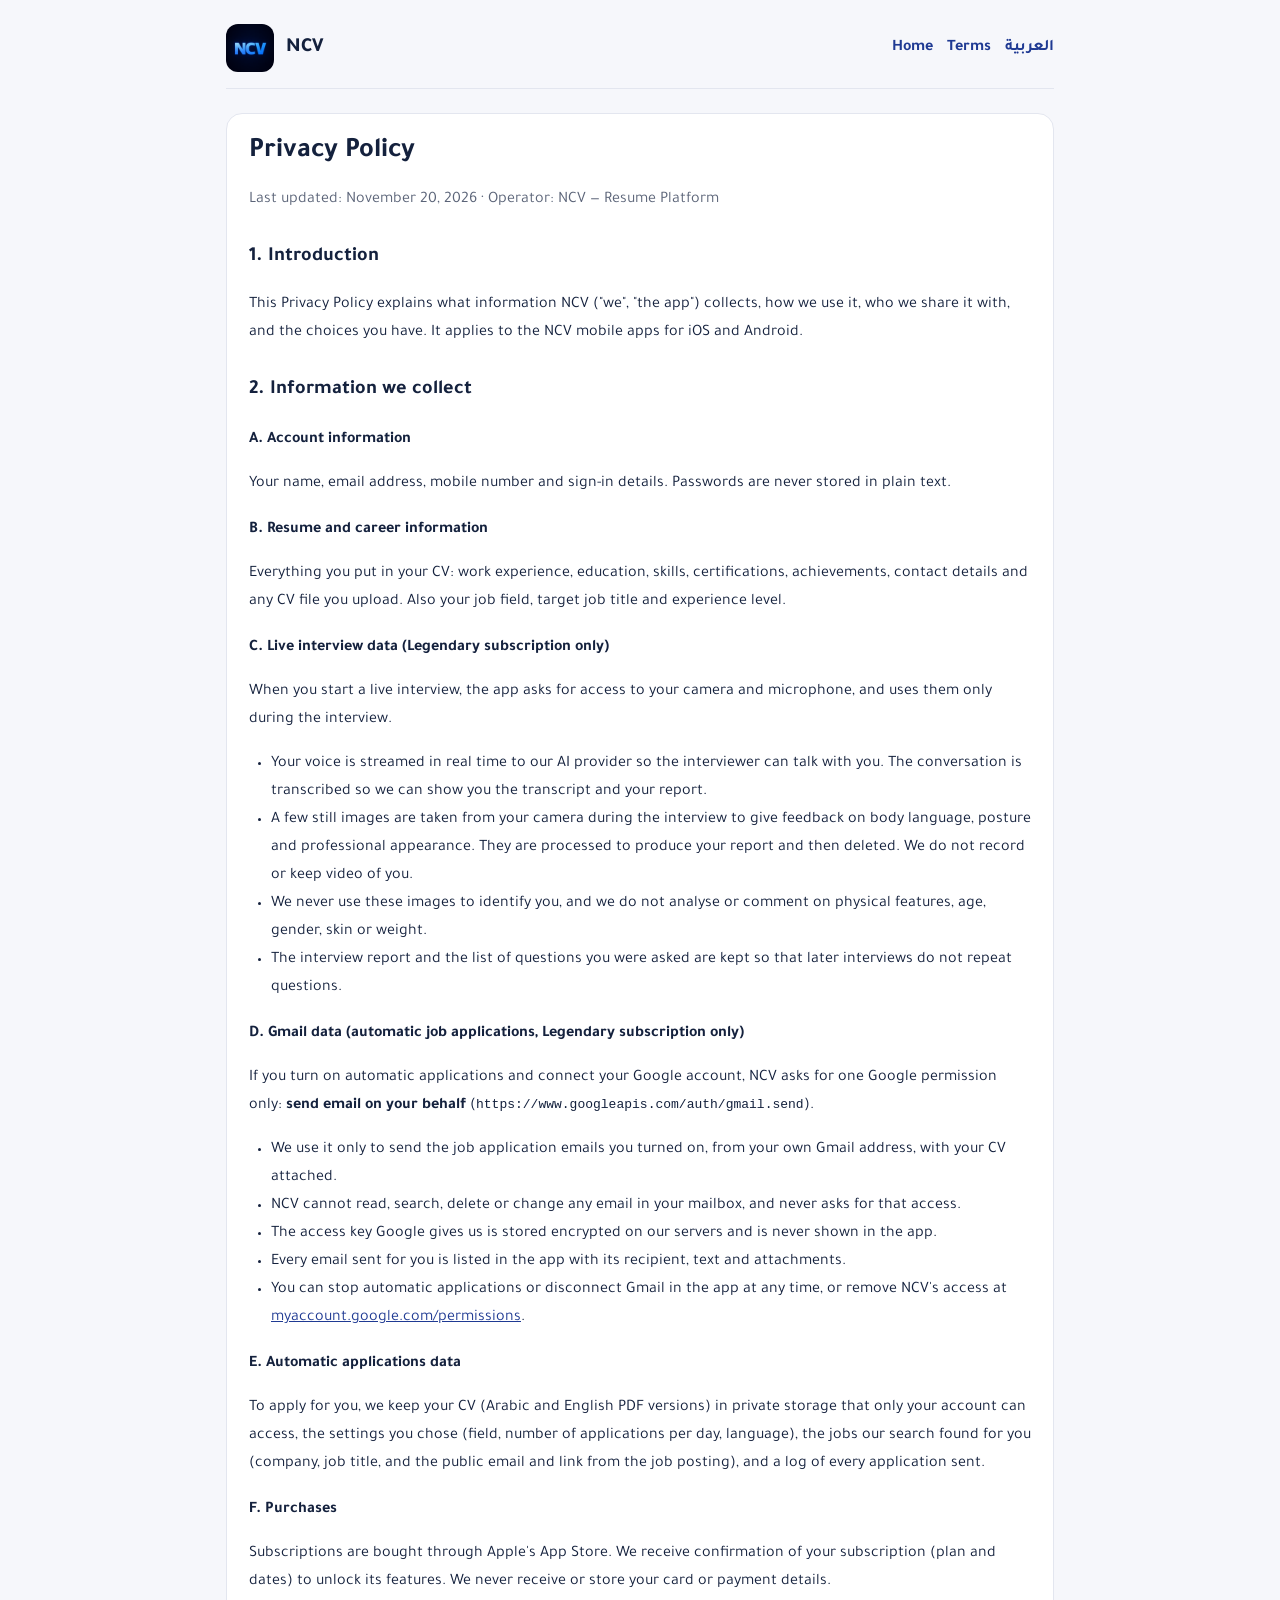
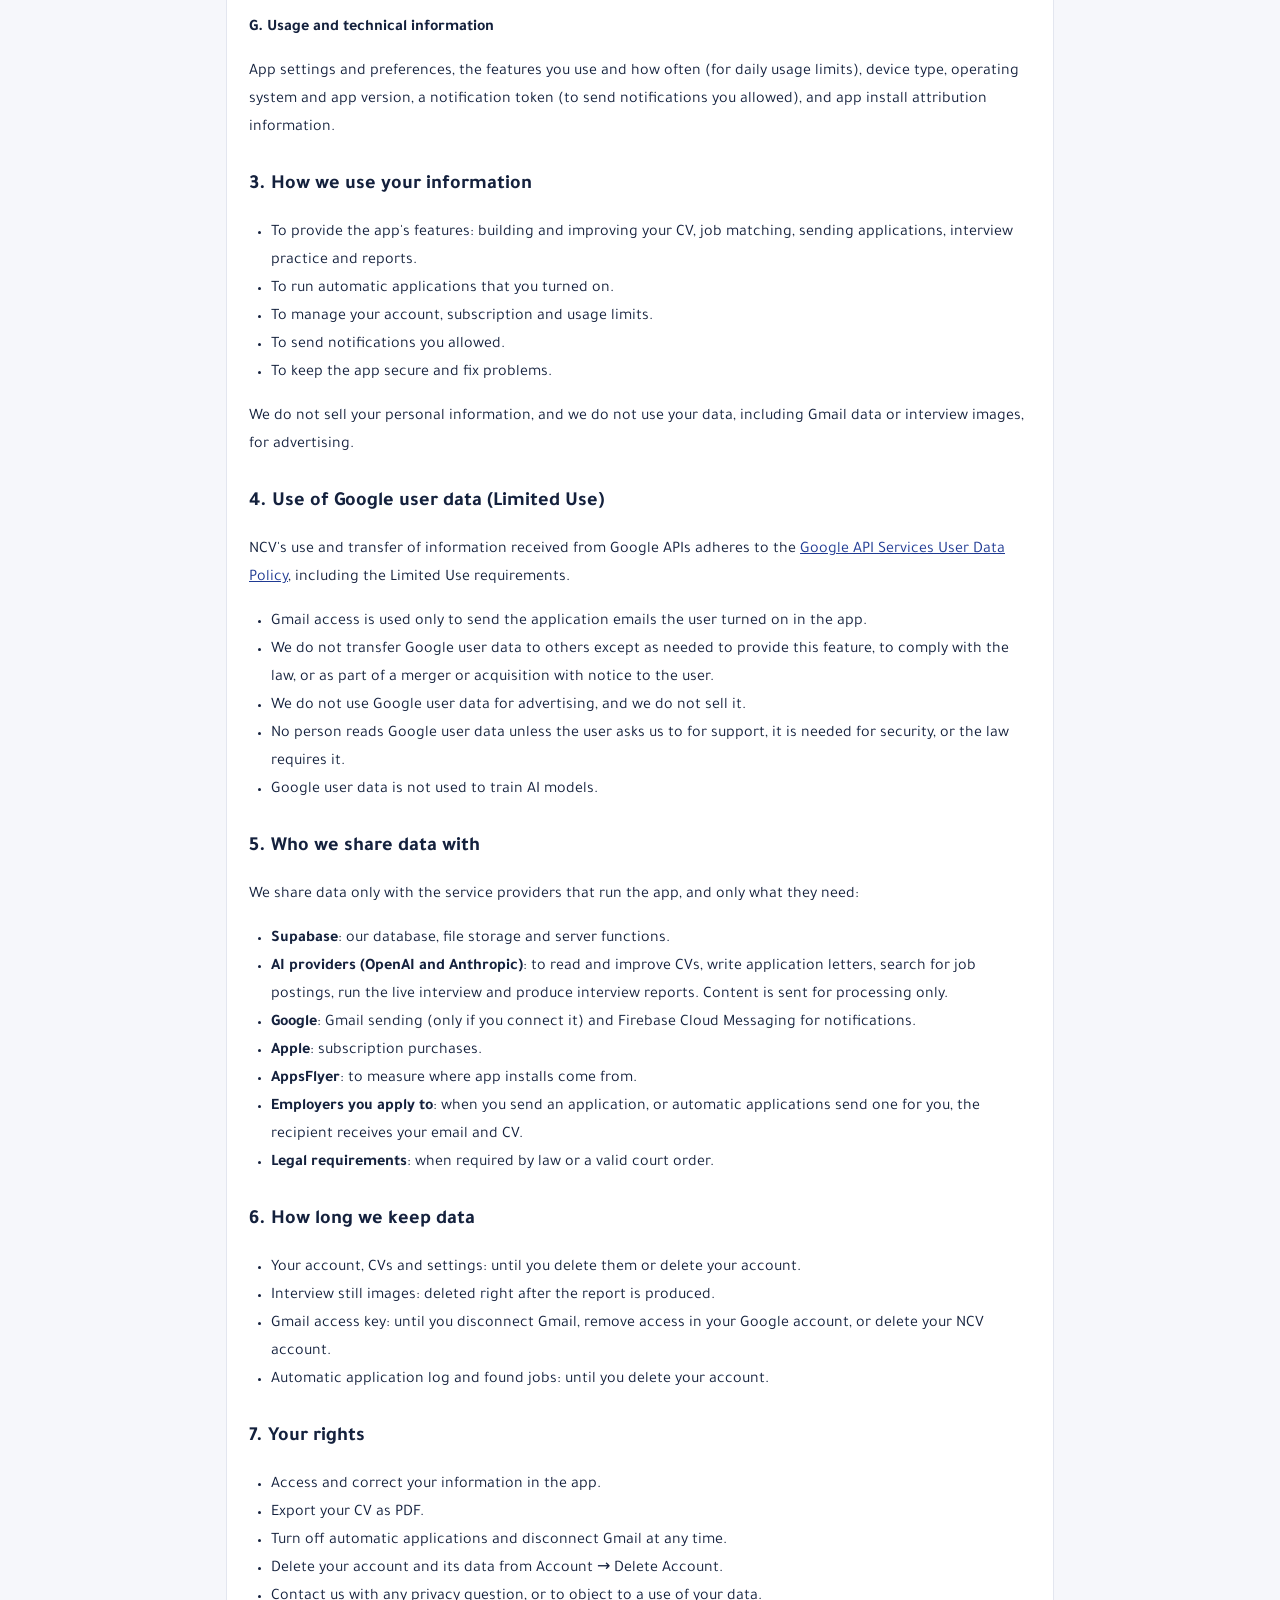
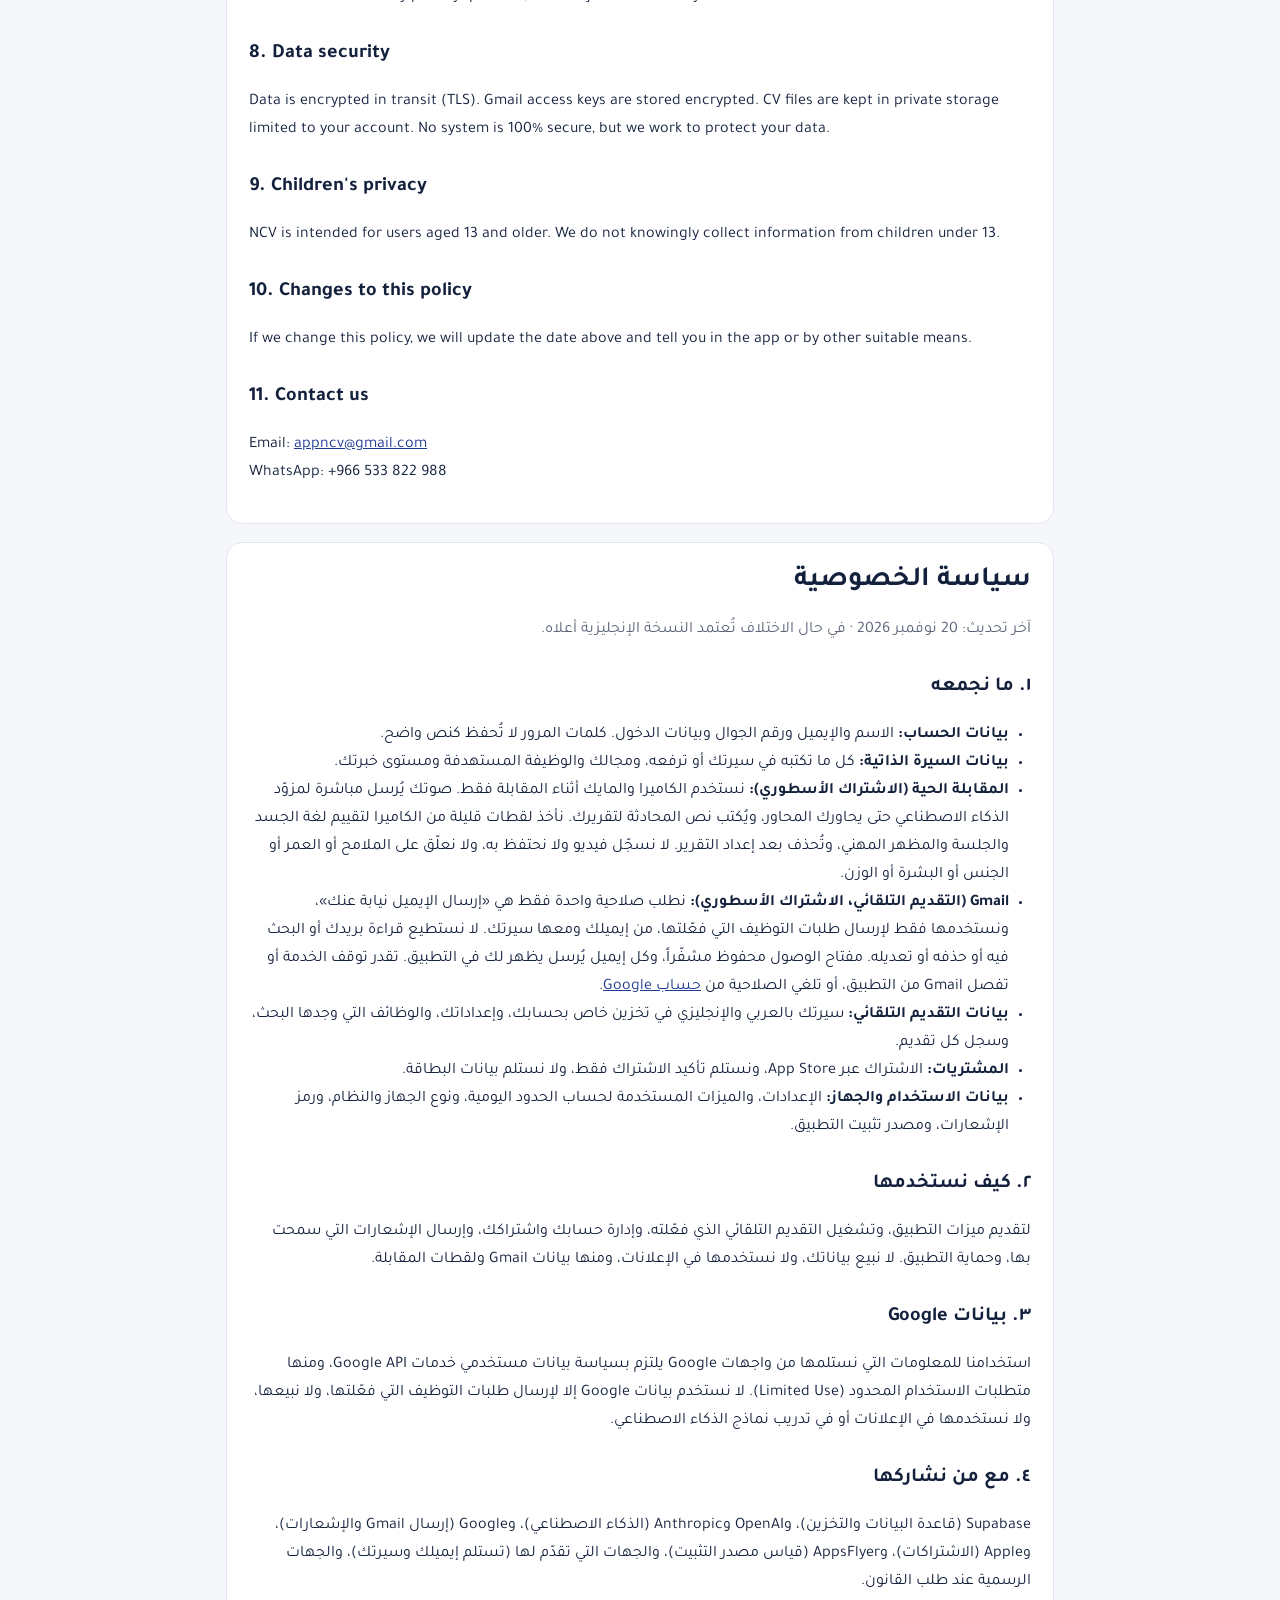
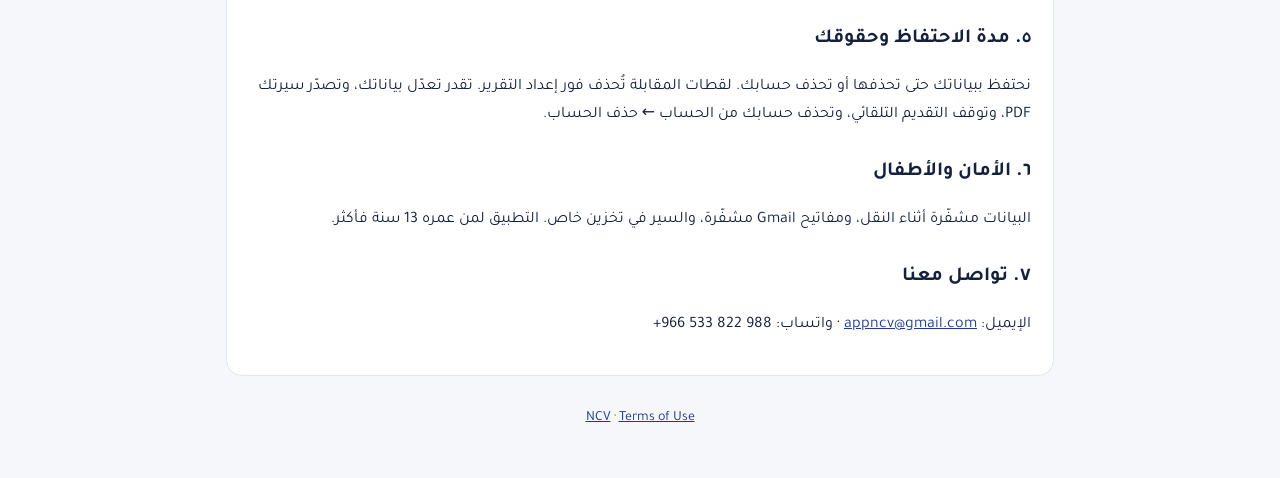
==== privacy.html @ 31800b80 "NCV legal site: home, privacy policy, terms Co-Authored-By: Claude Opus 5.5 <noreply@anthropic.com>" ====
<!doctype html>
<html lang="en">
<head>
  <meta charset="utf-8">
  <meta name="viewport" content="width=device-width, initial-scale=1">
  <title>NCV Privacy Policy</title>
  <link rel="icon" href="icon.png">
  <link rel="preconnect" href="https://fonts.googleapis.com">
  <link href="https://fonts.googleapis.com/css2?family=Tajawal:wght@400;500;700;800&display=swap" rel="stylesheet">
  <link rel="stylesheet" href="style.css">
</head>
<body>
  <div class="wrap">
    <header class="top" dir="ltr">
      <img src="icon.png" alt="NCV">
      <a class="name" href="./">NCV</a>
      <nav>
        <a href="./">Home</a>
        <a href="terms.html">Terms</a>
        <a href="#ar">العربية</a>
      </nav>
    </header>

    <article class="card" dir="ltr">
      <h1>Privacy Policy</h1>
      <p class="muted">Last updated: November 20, 2026 · Operator: NCV — Resume Platform</p>

      <h2>1. Introduction</h2>
      <p>This Privacy Policy explains what information NCV ("we", "the app") collects, how we use it, who we share it with, and the choices you have. It applies to the NCV mobile apps for iOS and Android.</p>

      <h2>2. Information we collect</h2>
      <h3>A. Account information</h3>
      <p>Your name, email address, mobile number and sign-in details. Passwords are never stored in plain text.</p>

      <h3>B. Resume and career information</h3>
      <p>Everything you put in your CV: work experience, education, skills, certifications, achievements, contact details and any CV file you upload. Also your job field, target job title and experience level.</p>

      <h3>C. Live interview data (Legendary subscription only)</h3>
      <p>When you start a live interview, the app asks for access to your camera and microphone, and uses them only during the interview.</p>
      <ul>
        <li>Your voice is streamed in real time to our AI provider so the interviewer can talk with you. The conversation is transcribed so we can show you the transcript and your report.</li>
        <li>A few still images are taken from your camera during the interview to give feedback on body language, posture and professional appearance. They are processed to produce your report and then deleted. We do not record or keep video of you.</li>
        <li>We never use these images to identify you, and we do not analyse or comment on physical features, age, gender, skin or weight.</li>
        <li>The interview report and the list of questions you were asked are kept so that later interviews do not repeat questions.</li>
      </ul>

      <h3>D. Gmail data (automatic job applications, Legendary subscription only)</h3>
      <p>If you turn on automatic applications and connect your Google account, NCV asks for one Google permission only: <strong>send email on your behalf</strong> (<code>https://www.googleapis.com/auth/gmail.send</code>).</p>
      <ul>
        <li>We use it only to send the job application emails you turned on, from your own Gmail address, with your CV attached.</li>
        <li>NCV cannot read, search, delete or change any email in your mailbox, and never asks for that access.</li>
        <li>The access key Google gives us is stored encrypted on our servers and is never shown in the app.</li>
        <li>Every email sent for you is listed in the app with its recipient, text and attachments.</li>
        <li>You can stop automatic applications or disconnect Gmail in the app at any time, or remove NCV's access at <a href="https://myaccount.google.com/permissions">myaccount.google.com/permissions</a>.</li>
      </ul>

      <h3>E. Automatic applications data</h3>
      <p>To apply for you, we keep your CV (Arabic and English PDF versions) in private storage that only your account can access, the settings you chose (field, number of applications per day, language), the jobs our search found for you (company, job title, and the public email and link from the job posting), and a log of every application sent.</p>

      <h3>F. Purchases</h3>
      <p>Subscriptions are bought through Apple's App Store. We receive confirmation of your subscription (plan and dates) to unlock its features. We never receive or store your card or payment details.</p>

      <h3>G. Usage and technical information</h3>
      <p>App settings and preferences, the features you use and how often (for daily usage limits), device type, operating system and app version, a notification token (to send notifications you allowed), and app install attribution information.</p>

      <h2>3. How we use your information</h2>
      <ul>
        <li>To provide the app's features: building and improving your CV, job matching, sending applications, interview practice and reports.</li>
        <li>To run automatic applications that you turned on.</li>
        <li>To manage your account, subscription and usage limits.</li>
        <li>To send notifications you allowed.</li>
        <li>To keep the app secure and fix problems.</li>
      </ul>
      <p>We do not sell your personal information, and we do not use your data, including Gmail data or interview images, for advertising.</p>

      <h2>4. Use of Google user data (Limited Use)</h2>
      <p>NCV's use and transfer of information received from Google APIs adheres to the <a href="https://developers.google.com/terms/api-services-user-data-policy">Google API Services User Data Policy</a>, including the Limited Use requirements.</p>
      <ul>
        <li>Gmail access is used only to send the application emails the user turned on in the app.</li>
        <li>We do not transfer Google user data to others except as needed to provide this feature, to comply with the law, or as part of a merger or acquisition with notice to the user.</li>
        <li>We do not use Google user data for advertising, and we do not sell it.</li>
        <li>No person reads Google user data unless the user asks us to for support, it is needed for security, or the law requires it.</li>
        <li>Google user data is not used to train AI models.</li>
      </ul>

      <h2>5. Who we share data with</h2>
      <p>We share data only with the service providers that run the app, and only what they need:</p>
      <ul>
        <li><strong>Supabase</strong>: our database, file storage and server functions.</li>
        <li><strong>AI providers (OpenAI and Anthropic)</strong>: to read and improve CVs, write application letters, search for job postings, run the live interview and produce interview reports. Content is sent for processing only.</li>
        <li><strong>Google</strong>: Gmail sending (only if you connect it) and Firebase Cloud Messaging for notifications.</li>
        <li><strong>Apple</strong>: subscription purchases.</li>
        <li><strong>AppsFlyer</strong>: to measure where app installs come from.</li>
        <li><strong>Employers you apply to</strong>: when you send an application, or automatic applications send one for you, the recipient receives your email and CV.</li>
        <li><strong>Legal requirements</strong>: when required by law or a valid court order.</li>
      </ul>

      <h2>6. How long we keep data</h2>
      <ul>
        <li>Your account, CVs and settings: until you delete them or delete your account.</li>
        <li>Interview still images: deleted right after the report is produced.</li>
        <li>Gmail access key: until you disconnect Gmail, remove access in your Google account, or delete your NCV account.</li>
        <li>Automatic application log and found jobs: until you delete your account.</li>
      </ul>

      <h2>7. Your rights</h2>
      <ul>
        <li>Access and correct your information in the app.</li>
        <li>Export your CV as PDF.</li>
        <li>Turn off automatic applications and disconnect Gmail at any time.</li>
        <li>Delete your account and its data from Account → Delete Account.</li>
        <li>Contact us with any privacy question, or to object to a use of your data.</li>
      </ul>

      <h2>8. Data security</h2>
      <p>Data is encrypted in transit (TLS). Gmail access keys are stored encrypted. CV files are kept in private storage limited to your account. No system is 100% secure, but we work to protect your data.</p>

      <h2>9. Children's privacy</h2>
      <p>NCV is intended for users aged 13 and older. We do not knowingly collect information from children under 13.</p>

      <h2>10. Changes to this policy</h2>
      <p>If we change this policy, we will update the date above and tell you in the app or by other suitable means.</p>

      <h2>11. Contact us</h2>
      <p>Email: <a href="mailto:appncv@gmail.com">appncv@gmail.com</a><br>WhatsApp: +966 533 822 988</p>
    </article>

    <article class="card" id="ar" dir="rtl" lang="ar">
      <h1>سياسة الخصوصية</h1>
      <p class="muted">آخر تحديث: 20 نوفمبر 2026 · في حال الاختلاف تُعتمد النسخة الإنجليزية أعلاه.</p>

      <h2>١. ما نجمعه</h2>
      <ul>
        <li><strong>بيانات الحساب:</strong> الاسم والإيميل ورقم الجوال وبيانات الدخول. كلمات المرور لا تُحفظ كنص واضح.</li>
        <li><strong>بيانات السيرة الذاتية:</strong> كل ما تكتبه في سيرتك أو ترفعه، ومجالك والوظيفة المستهدفة ومستوى خبرتك.</li>
        <li><strong>المقابلة الحية (الاشتراك الأسطوري):</strong> نستخدم الكاميرا والمايك أثناء المقابلة فقط. صوتك يُرسل مباشرة لمزوّد الذكاء الاصطناعي حتى يحاورك المحاور، ويُكتب نص المحادثة لتقريرك. نأخذ لقطات قليلة من الكاميرا لتقييم لغة الجسد والجلسة والمظهر المهني، وتُحذف بعد إعداد التقرير. لا نسجّل فيديو ولا نحتفظ به، ولا نعلّق على الملامح أو العمر أو الجنس أو البشرة أو الوزن.</li>
        <li><strong>Gmail (التقديم التلقائي، الاشتراك الأسطوري):</strong> نطلب صلاحية واحدة فقط هي «إرسال الإيميل نيابة عنك»، ونستخدمها فقط لإرسال طلبات التوظيف التي فعّلتها، من إيميلك ومعها سيرتك. لا نستطيع قراءة بريدك أو البحث فيه أو حذفه أو تعديله. مفتاح الوصول محفوظ مشفّراً، وكل إيميل يُرسل يظهر لك في التطبيق. تقدر توقف الخدمة أو تفصل Gmail من التطبيق، أو تلغي الصلاحية من <a href="https://myaccount.google.com/permissions">حساب Google</a>.</li>
        <li><strong>بيانات التقديم التلقائي:</strong> سيرتك بالعربي والإنجليزي في تخزين خاص بحسابك، وإعداداتك، والوظائف التي وجدها البحث، وسجل كل تقديم.</li>
        <li><strong>المشتريات:</strong> الاشتراك عبر App Store، ونستلم تأكيد الاشتراك فقط، ولا نستلم بيانات البطاقة.</li>
        <li><strong>بيانات الاستخدام والجهاز:</strong> الإعدادات، والميزات المستخدمة لحساب الحدود اليومية، ونوع الجهاز والنظام، ورمز الإشعارات، ومصدر تثبيت التطبيق.</li>
      </ul>

      <h2>٢. كيف نستخدمها</h2>
      <p>لتقديم ميزات التطبيق، وتشغيل التقديم التلقائي الذي فعّلته، وإدارة حسابك واشتراكك، وإرسال الإشعارات التي سمحت بها، وحماية التطبيق. لا نبيع بياناتك، ولا نستخدمها في الإعلانات، ومنها بيانات Gmail ولقطات المقابلة.</p>

      <h2>٣. بيانات Google</h2>
      <p>استخدامنا للمعلومات التي نستلمها من واجهات Google يلتزم بسياسة بيانات مستخدمي خدمات Google API، ومنها متطلبات الاستخدام المحدود (Limited Use). لا نستخدم بيانات Google إلا لإرسال طلبات التوظيف التي فعّلتها، ولا نبيعها، ولا نستخدمها في الإعلانات أو في تدريب نماذج الذكاء الاصطناعي.</p>

      <h2>٤. مع من نشاركها</h2>
      <p>Supabase (قاعدة البيانات والتخزين)، وOpenAI وAnthropic (الذكاء الاصطناعي)، وGoogle (إرسال Gmail والإشعارات)، وApple (الاشتراكات)، وAppsFlyer (قياس مصدر التثبيت)، والجهات التي تقدّم لها (تستلم إيميلك وسيرتك)، والجهات الرسمية عند طلب القانون.</p>

      <h2>٥. مدة الاحتفاظ وحقوقك</h2>
      <p>نحتفظ ببياناتك حتى تحذفها أو تحذف حسابك. لقطات المقابلة تُحذف فور إعداد التقرير. تقدر تعدّل بياناتك، وتصدّر سيرتك PDF، وتوقف التقديم التلقائي، وتحذف حسابك من الحساب ← حذف الحساب.</p>

      <h2>٦. الأمان والأطفال</h2>
      <p>البيانات مشفّرة أثناء النقل، ومفاتيح Gmail مشفّرة، والسير في تخزين خاص. التطبيق لمن عمره 13 سنة فأكثر.</p>

      <h2>٧. تواصل معنا</h2>
      <p>الإيميل: <a href="mailto:appncv@gmail.com">appncv@gmail.com</a> · واتساب: ‎+966 533 822 988</p>
    </article>

    <footer><a href="./">NCV</a> · <a href="terms.html">Terms of Use</a></footer>
  </div>
</body>
</html>
---- style.css ----
:root {
  --bg: #f6f7fb;
  --card: #ffffff;
  --text: #14213d;
  --muted: #5b6478;
  --line: #e3e6ef;
  --brand: #1f3a93;
  --gold: #c9971a;
}
@media (prefers-color-scheme: dark) {
  :root {
    --bg: #0b1430;
    --card: #111d42;
    --text: #eef1f8;
    --muted: #a8b0c4;
    --line: #22305c;
    --brand: #7da2ff;
    --gold: #e5b742;
  }
}
* { box-sizing: border-box; }
body {
  margin: 0;
  background: var(--bg);
  color: var(--text);
  font-family: "Tajawal", system-ui, -apple-system, "Segoe UI", Roboto, sans-serif;
  line-height: 1.75;
}
.wrap { max-width: 860px; margin: 0 auto; padding: 24px 16px 48px; }
header.top {
  display: flex; align-items: center; gap: 12px; flex-wrap: wrap;
  padding-bottom: 16px; border-bottom: 1px solid var(--line); margin-bottom: 24px;
}
header.top img { width: 48px; height: 48px; border-radius: 12px; }
header.top .name { font-weight: 800; font-size: 20px; color: var(--text); text-decoration: none; }
nav { margin-inline-start: auto; display: flex; gap: 14px; flex-wrap: wrap; }
nav a { color: var(--brand); text-decoration: none; font-weight: 600; }
nav a:hover { text-decoration: underline; }
.card {
  background: var(--card); border: 1px solid var(--line); border-radius: 16px;
  padding: 20px 22px; margin-bottom: 18px;
}
h1 { font-size: 28px; line-height: 1.3; margin: 0 0 6px; }
h2 { font-size: 20px; margin: 26px 0 8px; }
h3 { font-size: 16px; margin: 18px 0 6px; }
p, li { color: var(--text); }
.muted { color: var(--muted); }
a { color: var(--brand); }
ul { padding-inline-start: 22px; }
.hero { text-align: center; padding: 28px 22px; }
.hero img { width: 96px; height: 96px; border-radius: 22px; }
.btn {
  display: inline-block; background: var(--brand); color: #fff; text-decoration: none;
  font-weight: 700; padding: 11px 20px; border-radius: 12px; margin: 6px;
}
.btn.gold { background: var(--gold); color: #1b1300; }
.grid { display: grid; grid-template-columns: repeat(auto-fit, minmax(220px, 1fr)); gap: 12px; }
.grid .card { margin: 0; }
.lang-sep { border: 0; border-top: 2px dashed var(--line); margin: 36px 0; }
[dir="ltr"] { text-align: left; }
footer { text-align: center; color: var(--muted); font-size: 14px; margin-top: 30px; }
code { word-break: break-all; }
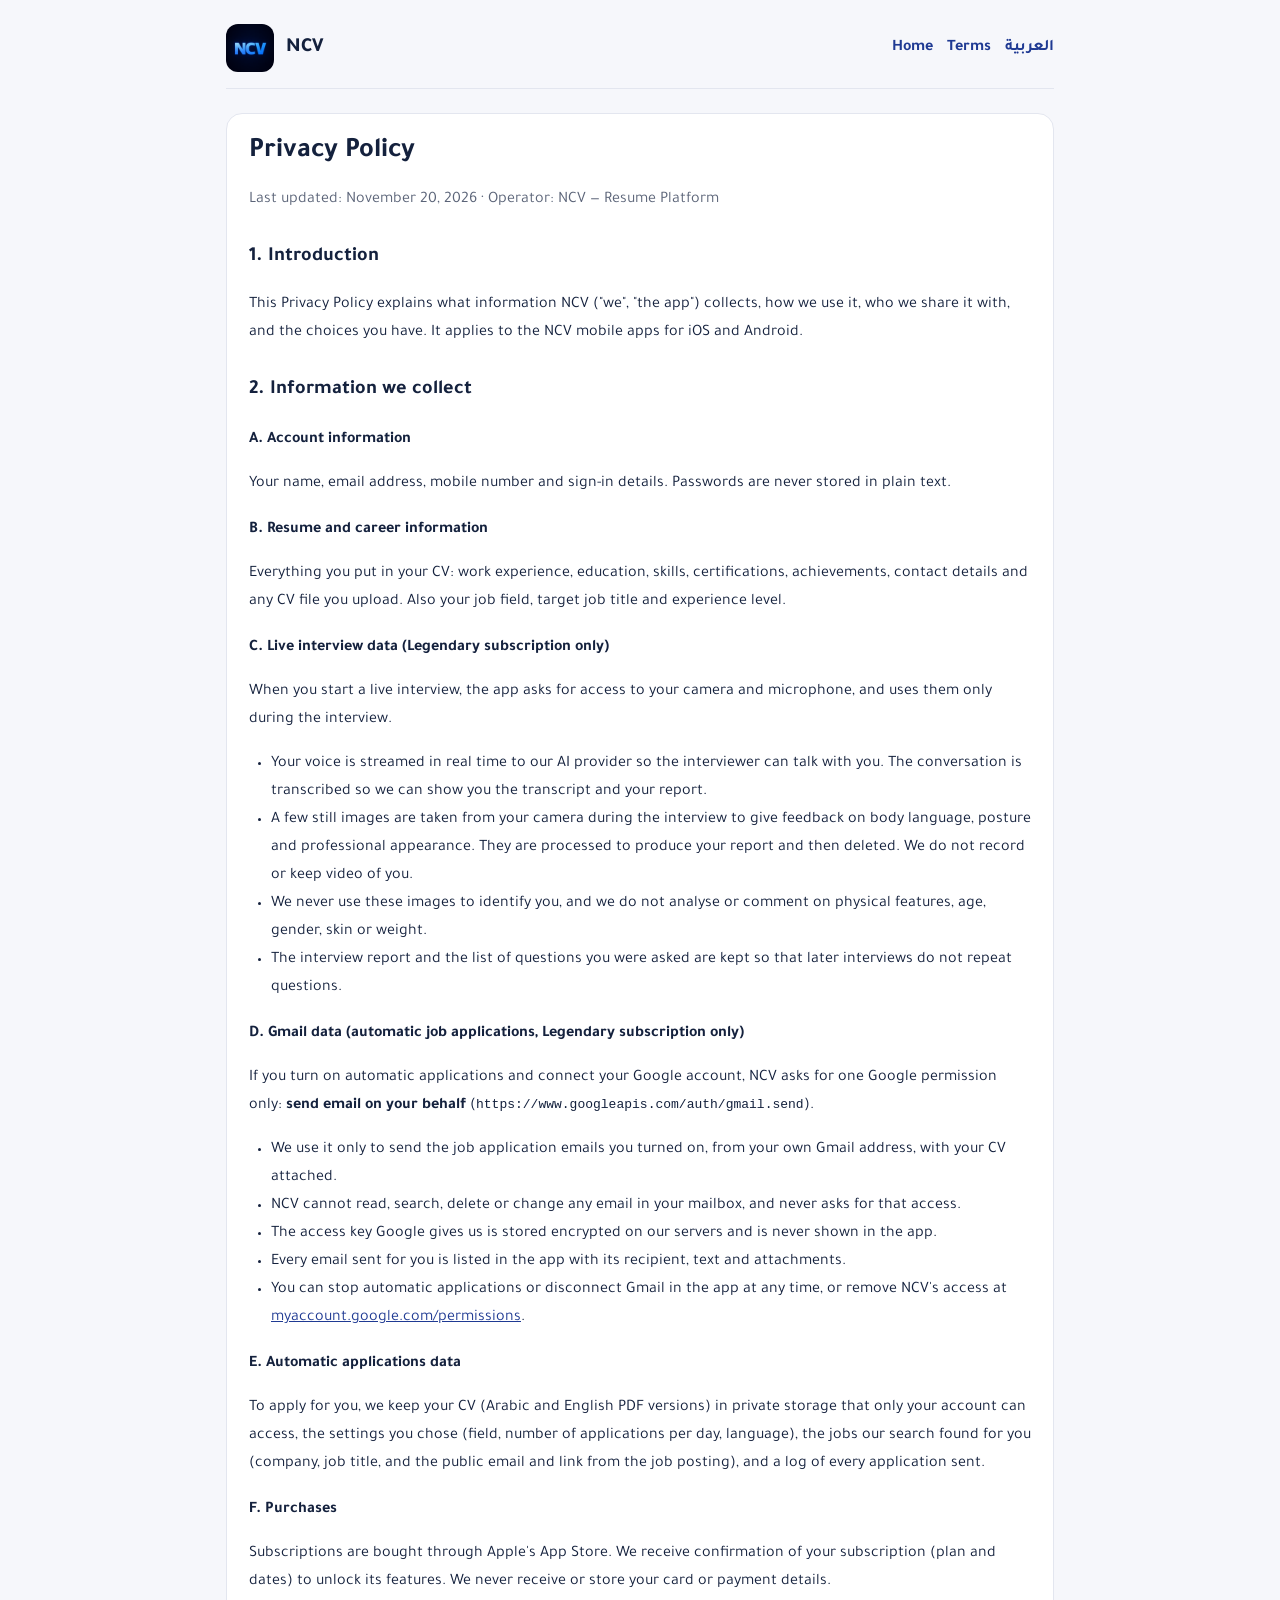
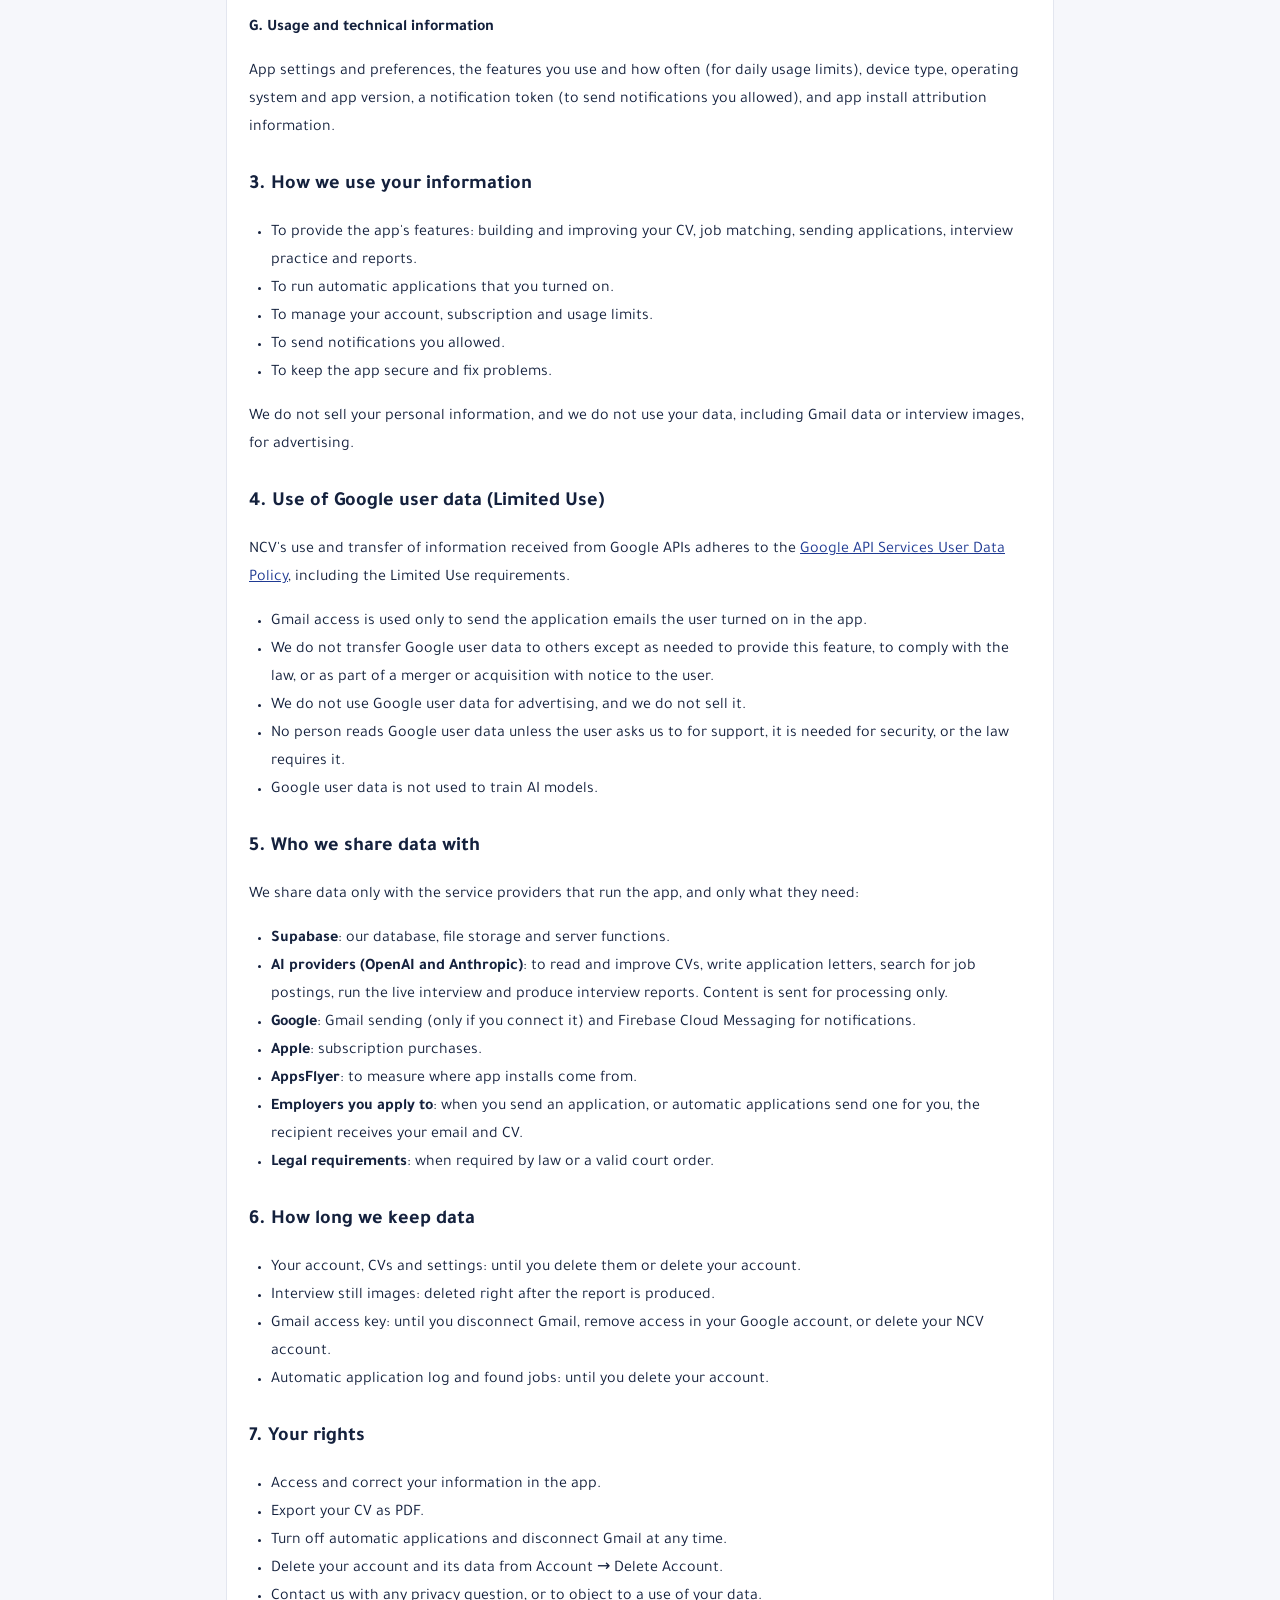
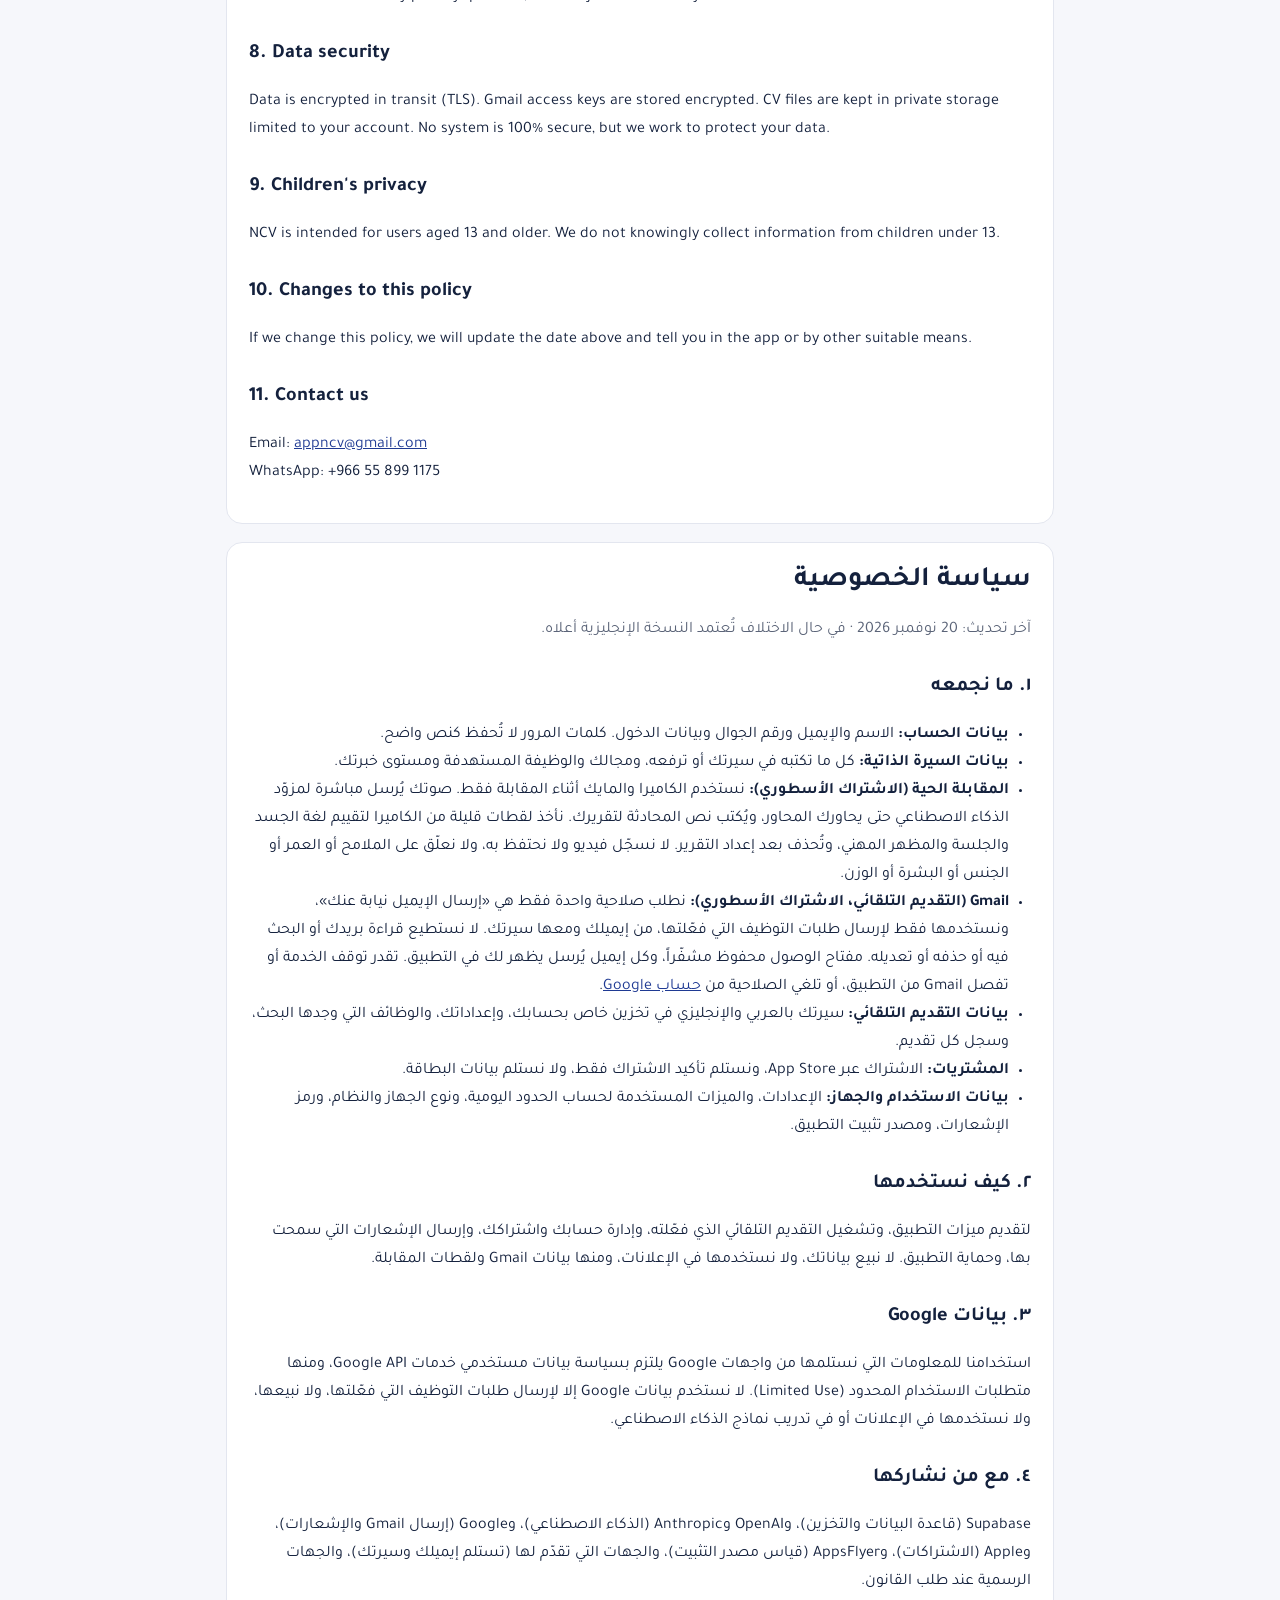
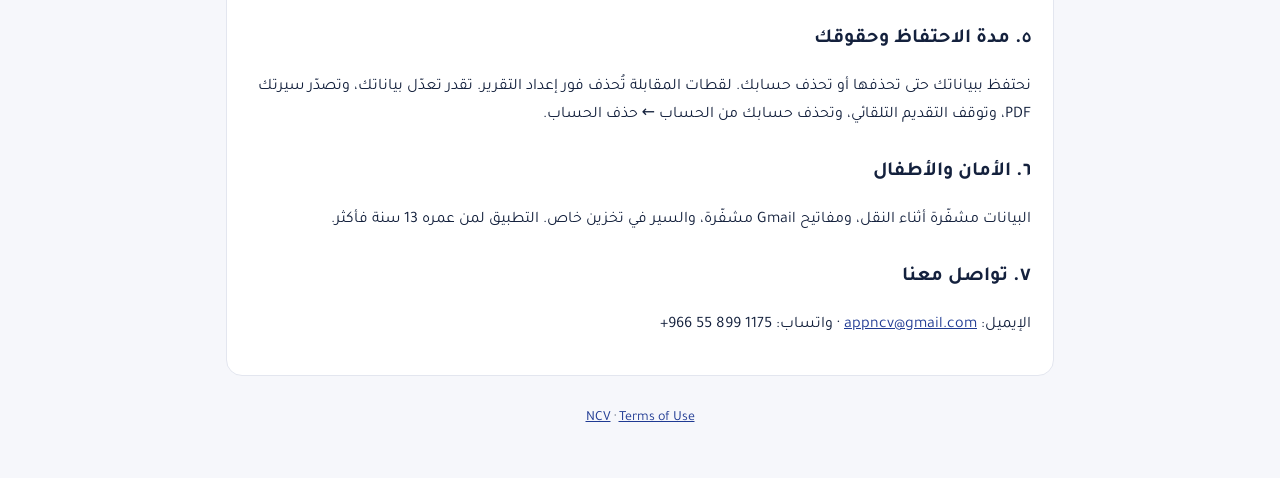
==== commit f7e32c65: "Update WhatsApp contact number Co-Authored-By: Claude Opus 5.5 <noreply@anthropic.com>" ====
--- a/privacy.html
+++ b/privacy.html
@@ -122,7 +122,7 @@
       <p>If we change this policy, we will update the date above and tell you in the app or by other suitable means.</p>
 
       <h2>11. Contact us</h2>
-      <p>Email: <a href="mailto:appncv@gmail.com">appncv@gmail.com</a><br>WhatsApp: +966 533 822 988</p>
+      <p>Email: <a href="mailto:appncv@gmail.com">appncv@gmail.com</a><br>WhatsApp: +966 55 899 1175</p>
     </article>
 
     <article class="card" id="ar" dir="rtl" lang="ar">
@@ -156,7 +156,7 @@
       <p>البيانات مشفّرة أثناء النقل، ومفاتيح Gmail مشفّرة، والسير في تخزين خاص. التطبيق لمن عمره 13 سنة فأكثر.</p>
 
       <h2>٧. تواصل معنا</h2>
-      <p>الإيميل: <a href="mailto:appncv@gmail.com">appncv@gmail.com</a> · واتساب: ‎+966 533 822 988</p>
+      <p>الإيميل: <a href="mailto:appncv@gmail.com">appncv@gmail.com</a> · واتساب: ‎+966 55 899 1175</p>
     </article>
 
     <footer><a href="./">NCV</a> · <a href="terms.html">Terms of Use</a></footer>
